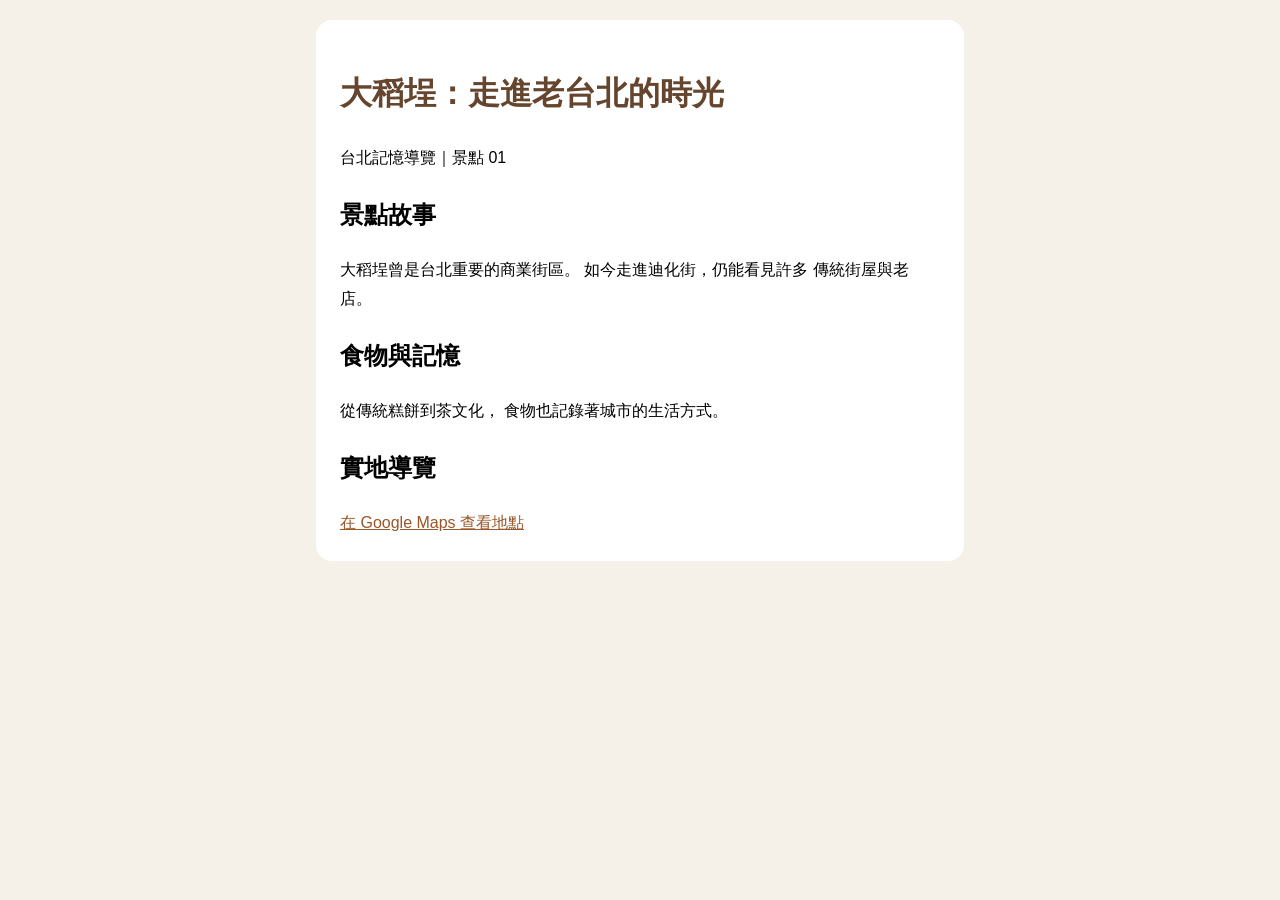
==== index.html @ d1a17208 "Rename taipei.html to index.html" ====
<!DOCTYPE html>
<html lang="zh-Hant">
<head>
    <meta charset="UTF-8">
    <meta name="viewport"
          content="width=device-width, initial-scale=1.0">
    <title>台北記憶導覽</title>
    <style>
        body {
            font-family: Arial, sans-serif;
            background: #f5f0e8;
            margin: 0;
            padding: 20px;
            line-height: 1.8;
        }
        .card {
            max-width: 600px;
            margin: auto;
            background: white;
            padding: 24px;
            border-radius: 16px;
        }
        h1 { color: #65452d; }
        a { color: #9a572a; }
    </style>
</head>
<body>
    <div class="card">
        <h1>大稻埕：走進老台北的時光</h1>
        <p>台北記憶導覽｜景點 01</p>

        <h2>景點故事</h2>
        <p>
            大稻埕曾是台北重要的商業街區。
            如今走進迪化街，仍能看見許多
            傳統街屋與老店。
        </p>

        <h2>食物與記憶</h2>
        <p>
            從傳統糕餅到茶文化，
            食物也記錄著城市的生活方式。
        </p>

        <h2>實地導覽</h2>
        <a href="https://www.google.com/maps/search/?api=1&query=台北迪化街">
            在 Google Maps 查看地點
        </a>
    </div>
</body>
</html>
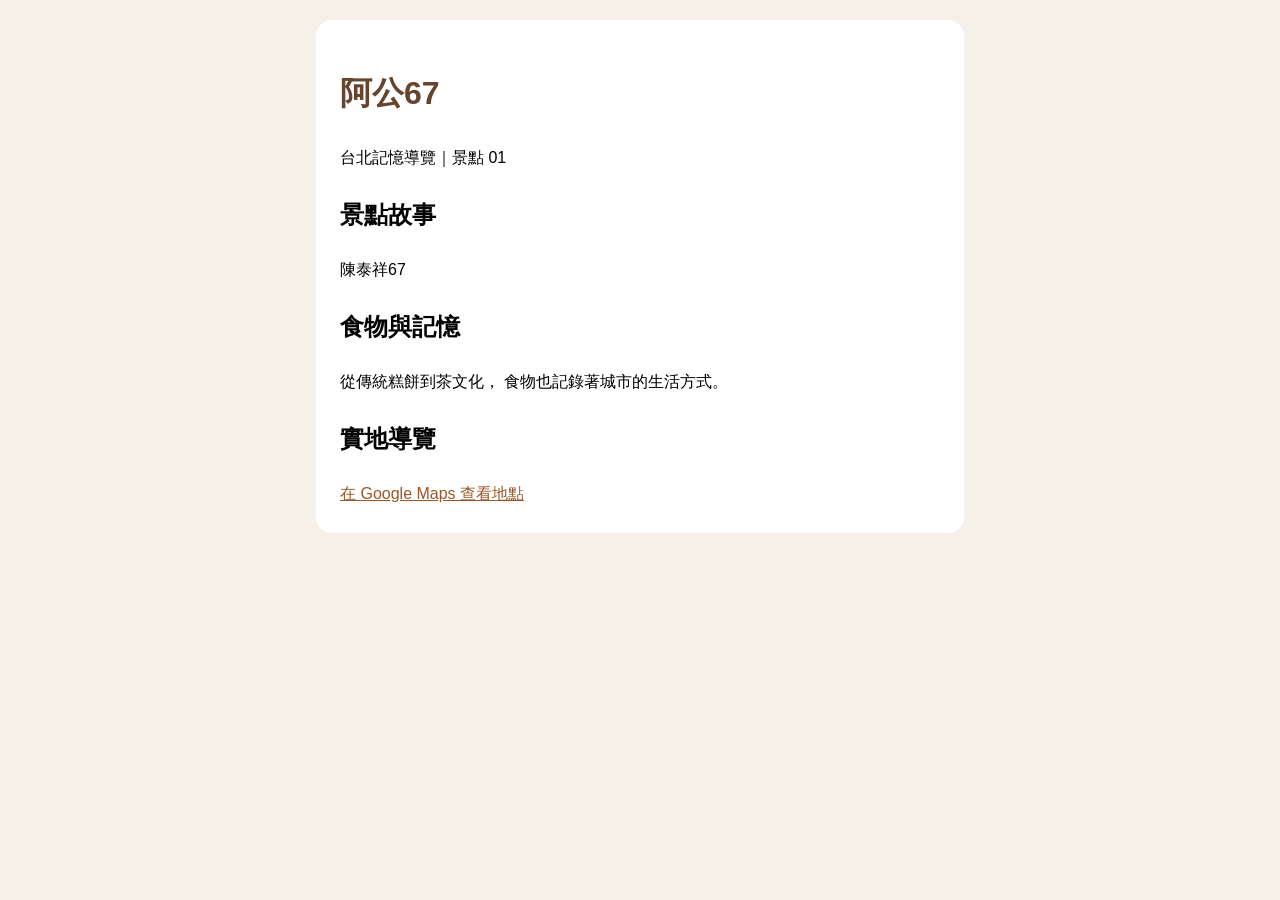
==== commit 777802a0: "Modify card content in index.html Updated the content of the card section to reflect new information" ====
--- a/index.html
+++ b/index.html
@@ -27,14 +27,12 @@
 </head>
 <body>
     <div class="card">
-        <h1>大稻埕：走進老台北的時光</h1>
+        <h1>阿公67</h1>
         <p>台北記憶導覽｜景點 01</p>
 
         <h2>景點故事</h2>
         <p>
-            大稻埕曾是台北重要的商業街區。
-            如今走進迪化街，仍能看見許多
-            傳統街屋與老店。
+            陳泰祥67
         </p>
 
         <h2>食物與記憶</h2>
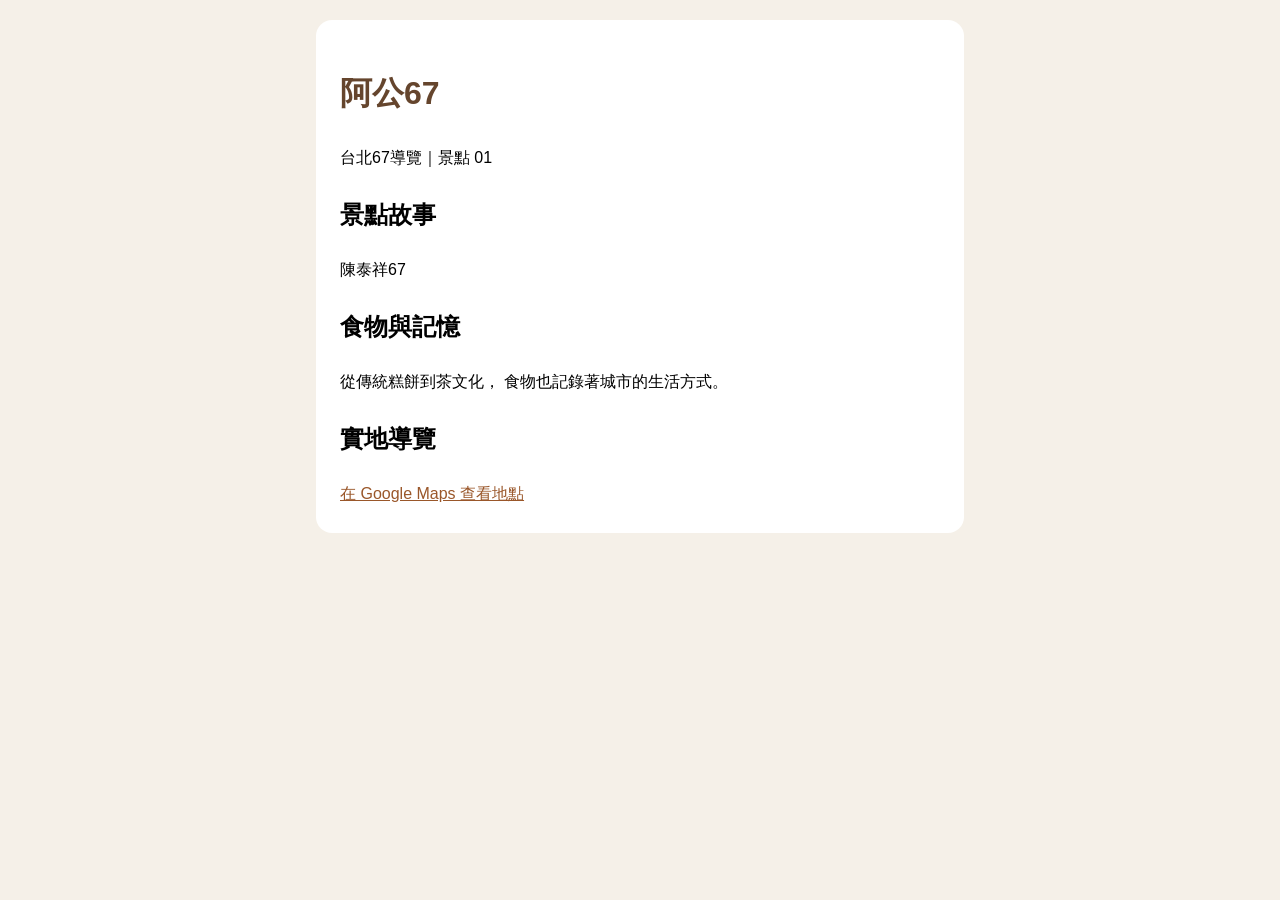
==== commit ccde10db: "Fix HTML formatting and content updates" ====
--- a/index.html
+++ b/index.html
@@ -28,7 +28,7 @@
 <body>
     <div class="card">
         <h1>阿公67</h1>
-        <p>台北記憶導覽｜景點 01</p>
+        <p>台北67導覽｜景點 01</p>
 
         <h2>景點故事</h2>
         <p>
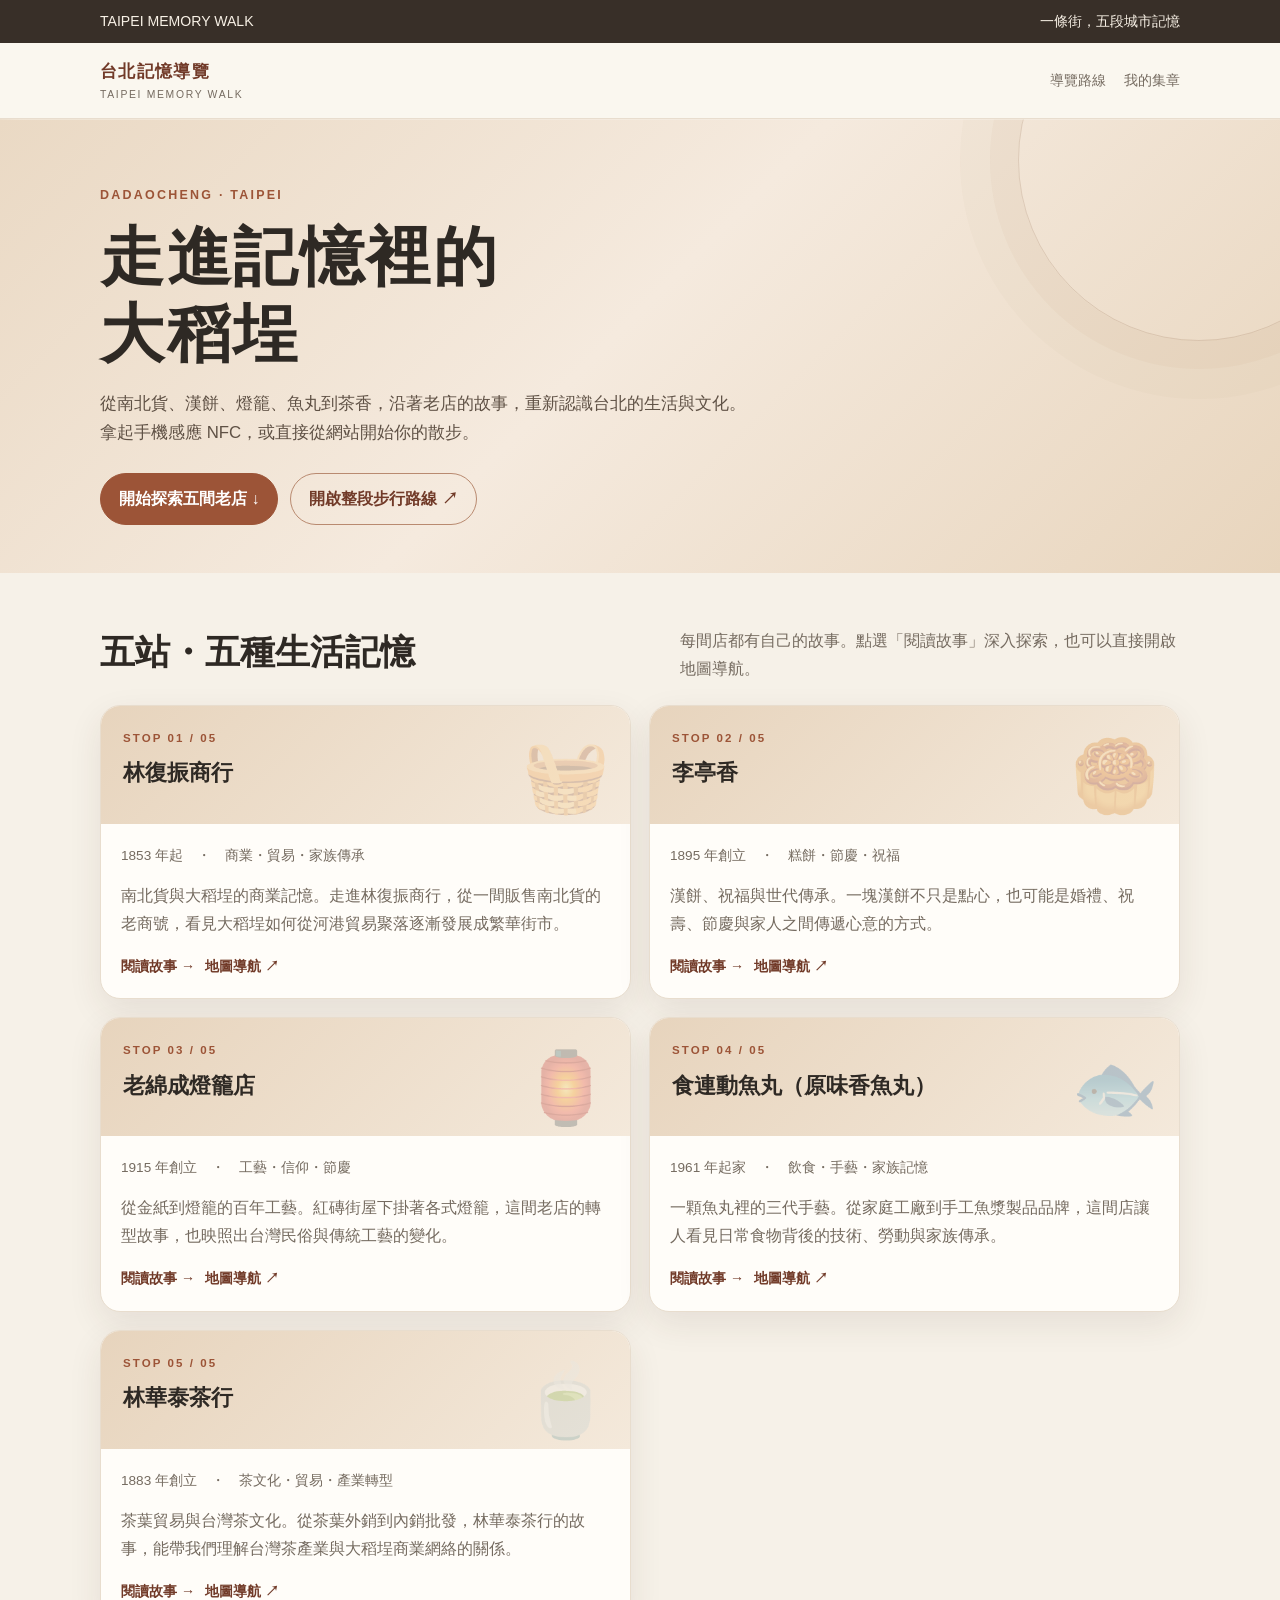
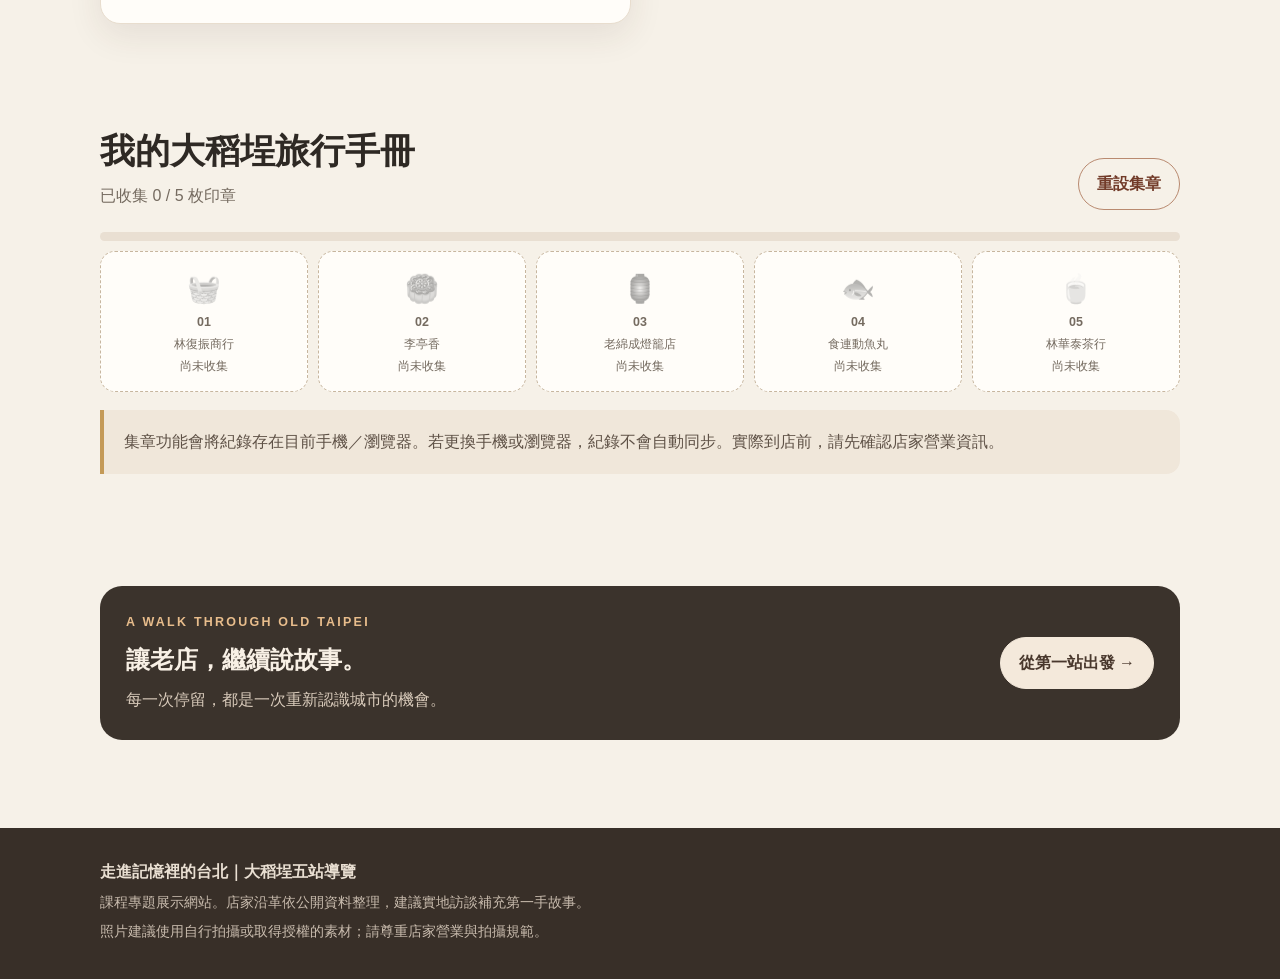
==== commit 1f951f94: "Add files via upload" ====
--- a/index.html
+++ b/index.html
@@ -1,50 +1,34 @@
-
-<!DOCTYPE html>
-<html lang="zh-Hant">
-<head>
-    <meta charset="UTF-8">
-    <meta name="viewport"
-          content="width=device-width, initial-scale=1.0">
-    <title>台北記憶導覽</title>
-    <style>
-        body {
-            font-family: Arial, sans-serif;
-            background: #f5f0e8;
-            margin: 0;
-            padding: 20px;
-            line-height: 1.8;
-        }
-        .card {
-            max-width: 600px;
-            margin: auto;
-            background: white;
-            padding: 24px;
-            border-radius: 16px;
-        }
-        h1 { color: #65452d; }
-        a { color: #9a572a; }
-    </style>
-</head>
-<body>
-    <div class="card">
-        <h1>阿公67</h1>
-        <p>台北67導覽｜景點 01</p>
-
-        <h2>景點故事</h2>
-        <p>
-            陳泰祥67
-        </p>
-
-        <h2>食物與記憶</h2>
-        <p>
-            從傳統糕餅到茶文化，
-            食物也記錄著城市的生活方式。
-        </p>
-
-        <h2>實地導覽</h2>
-        <a href="https://www.google.com/maps/search/?api=1&query=台北迪化街">
-            在 Google Maps 查看地點
-        </a>
-    </div>
-</body>
-</html>
+<!DOCTYPE html>
+<html lang="zh-Hant">
+<head>
+<meta charset="UTF-8">
+<meta name="viewport" content="width=device-width, initial-scale=1.0">
+<meta name="description" content="用手機走讀大稻埕五間老店，聽見台北的商業、飲食、工藝與茶文化記憶。">
+<title>走進記憶裡的台北｜大稻埕 NFC 智慧導覽</title>
+<link rel="stylesheet" href="assets/css/style.css">
+</head>
+<body data-page="home">
+<div class="topbar"><div class="container topbar-inner"><span>TAIPEI MEMORY WALK</span><span>一條街，五段城市記憶</span></div></div>
+<header><nav class="container nav"><a class="brand" href="index.html">台北記憶導覽<small>TAIPEI MEMORY WALK</small></a><div class="navlinks"><a href="#route">導覽路線</a><a href="#stamps">我的集章</a></div></nav></header>
+<main>
+<section class="hero"><div class="container">
+<div class="eyebrow">DADAOCHENG · TAIPEI</div>
+<h1>走進記憶裡的<br>大稻埕</h1>
+<p>從南北貨、漢餅、燈籠、魚丸到茶香，沿著老店的故事，重新認識台北的生活與文化。拿起手機感應 NFC，或直接從網站開始你的散步。</p>
+<div class="hero-actions"><a class="btn" href="#route">開始探索五間老店 ↓</a><a class="btn secondary" id="routeLink" href="#" target="_blank" rel="noopener">開啟整段步行路線 ↗</a></div>
+</div></section>
+<section class="section" id="route"><div class="container">
+<div class="section-head"><h2>五站・五種生活記憶</h2><p>每間店都有自己的故事。點選「閱讀故事」深入探索，也可以直接開啟地圖導航。</p></div>
+<div class="grid" id="shopGrid"></div>
+</div></section>
+<section class="section" id="stamps"><div class="container">
+<div class="section-head"><div><h2>我的大稻埕旅行手冊</h2><p id="stampCount">已收集 0 / 5 枚印章</p></div><button class="btn secondary" id="resetStamps" type="button">重設集章</button></div>
+<div class="progress-wrap"><div class="progress-bar" id="progressBar"></div></div>
+<div class="stamps" id="stampGrid"></div>
+<p class="note" style="margin-top:18px">集章功能會將紀錄存在目前手機／瀏覽器。若更換手機或瀏覽器，紀錄不會自動同步。實際到店前，請先確認店家營業資訊。</p>
+</div></section>
+<section class="section"><div class="container"><div class="route-box"><div><div class="eyebrow" style="color:#e8bd8c">A WALK THROUGH OLD TAIPEI</div><h2 style="margin:5px 0">讓老店，繼續說故事。</h2><p>每一次停留，都是一次重新認識城市的機會。</p></div><a class="btn" href="spot1.html">從第一站出發 →</a></div></div></section>
+</main>
+<footer><div class="container"><strong>走進記憶裡的台北｜大稻埕五站導覽</strong><p>課程專題展示網站。店家沿革依公開資料整理，建議實地訪談補充第一手故事。</p><p>照片建議使用自行拍攝或取得授權的素材；請尊重店家營業與拍攝規範。</p></div></footer>
+<script src="assets/js/app.js"></script>
+</body></html>
--- a/assets/css/style.css
+++ b/assets/css/style.css
@@ -0,0 +1,108 @@
+:root{
+  --ink:#2e2924; --muted:#756b60; --paper:#f6f1e8; --card:#fffdf9;
+  --rust:#9c5437; --rust-dark:#713a28; --gold:#c49a57; --line:#e8ddce;
+  --green:#536b55; --shadow:0 12px 34px rgba(62,43,28,.09);
+}
+*{box-sizing:border-box}
+html{scroll-behavior:smooth}
+body{margin:0;background:var(--paper);color:var(--ink);font-family:"Noto Sans TC","PingFang TC","Microsoft JhengHei",sans-serif;line-height:1.75}
+a{color:inherit}
+button{font:inherit}
+.container{width:min(1080px,calc(100% - 36px));margin:auto}
+.topbar{background:#382f28;color:#f8f1e6;font-size:.88rem}
+.topbar-inner{display:flex;justify-content:space-between;gap:16px;padding:9px 0}
+.topbar a{text-decoration:none;color:#f8f1e6}
+header{position:sticky;top:0;z-index:20;background:rgba(250,247,240,.94);backdrop-filter:blur(12px);border-bottom:1px solid var(--line)}
+.nav{display:flex;align-items:center;justify-content:space-between;gap:16px;padding:14px 0}
+.brand{text-decoration:none;font-weight:900;letter-spacing:.08em;color:var(--rust-dark);font-size:1.05rem}
+.brand small{display:block;color:var(--muted);font-size:.65rem;font-weight:500;letter-spacing:.16em}
+.navlinks{display:flex;gap:18px;align-items:center}
+.navlinks a{text-decoration:none;font-size:.9rem;color:var(--muted)}
+.navlinks a:hover,.text-link:hover{color:var(--rust);text-decoration:underline}
+.hero{padding:66px 0 48px;background:linear-gradient(135deg,#ead9c4 0%,#f5eade 48%,#e8d5bd 100%);position:relative;overflow:hidden}
+.hero:after{content:"";position:absolute;width:360px;height:360px;border:1px solid rgba(130,82,51,.18);border-radius:50%;right:-100px;top:-140px;box-shadow:0 0 0 28px rgba(130,82,51,.035),0 0 0 58px rgba(130,82,51,.025)}
+.eyebrow{font-size:.78rem;letter-spacing:.18em;text-transform:uppercase;color:var(--rust);font-weight:800}
+h1,h2,h3,p{margin-top:0}
+h1{font-size:clamp(2.1rem,5vw,4rem);line-height:1.2;letter-spacing:.04em;margin:12px 0 16px}
+.hero p{max-width:650px;color:#5f5145;font-size:1.05rem}
+.hero-actions{display:flex;flex-wrap:wrap;gap:12px;margin-top:26px}
+.btn{display:inline-flex;justify-content:center;align-items:center;gap:8px;padding:11px 18px;border-radius:999px;text-decoration:none;border:1px solid var(--rust);background:var(--rust);color:white;font-weight:700;cursor:pointer;transition:.2s}
+.btn:hover{background:var(--rust-dark);transform:translateY(-1px)}
+.btn.secondary{background:transparent;color:var(--rust-dark);border-color:#b98a70}
+.btn.light{background:#fffaf3;color:var(--rust-dark);border-color:var(--line)}
+.section{padding:48px 0}
+.section-head{display:flex;justify-content:space-between;align-items:end;gap:20px;margin-bottom:22px}
+.section-head h2{font-size:clamp(1.5rem,3vw,2.2rem);margin:0}
+.section-head p{margin:0;color:var(--muted);max-width:500px}
+.grid{display:grid;grid-template-columns:repeat(2,minmax(0,1fr));gap:18px}
+.shop-card{background:var(--card);border:1px solid var(--line);border-radius:20px;overflow:hidden;box-shadow:var(--shadow);display:flex;flex-direction:column}
+.shop-top{min-height:118px;padding:22px;background:linear-gradient(135deg,#e7d4bd,#f4e9db);position:relative}
+.shop-top:after{content:attr(data-symbol);position:absolute;right:20px;top:8px;font-size:4.4rem;opacity:.26}
+.shop-number{font-size:.72rem;letter-spacing:.18em;color:var(--rust);font-weight:900}
+.shop-top h3{font-size:1.35rem;margin:6px 0 0}
+.shop-body{padding:20px;display:flex;flex-direction:column;flex:1}
+.shop-body p{color:var(--muted);margin:0 0 16px}
+.meta{font-size:.85rem;color:var(--muted);margin-bottom:14px}
+.card-actions{display:flex;gap:10px;flex-wrap:wrap;margin-top:auto}
+.card-actions a{font-size:.88rem;text-decoration:none;color:var(--rust-dark);font-weight:800}
+.progress-wrap{background:#e9dfd2;border-radius:99px;height:9px;overflow:hidden;margin:10px 0}
+.progress-bar{height:100%;width:0;background:var(--green);transition:width .25s}
+.stamps{display:grid;grid-template-columns:repeat(5,1fr);gap:10px}
+.stamp{background:var(--card);border:1px dashed #c7b69f;border-radius:15px;padding:13px 6px;text-align:center;color:var(--muted);font-size:.78rem}
+.stamp .symbol{display:block;font-size:1.7rem;filter:grayscale(1);opacity:.45}
+.stamp.done{border:1px solid var(--gold);background:#fff8e9;color:var(--rust-dark)}
+.stamp.done .symbol{filter:none;opacity:1}
+.note{padding:18px 20px;background:#f0e7da;border-left:4px solid var(--gold);border-radius:0 14px 14px 0;color:#5e5146}
+.route-box{background:#3b332c;color:#f8f0e5;border-radius:22px;padding:26px;display:flex;justify-content:space-between;align-items:center;gap:20px}
+.route-box p{color:#d9cbbb;margin:5px 0 0}
+.route-box .btn{background:#f4e9db;color:#49382d;border-color:#f4e9db;white-space:nowrap}
+.page-hero{padding:42px 0 34px;background:linear-gradient(135deg,#ead9c4,#f7efe4)}
+.breadcrumb{font-size:.85rem;color:var(--muted);margin-bottom:16px}
+.breadcrumb a{text-decoration:none}
+.page-title-row{display:flex;justify-content:space-between;align-items:end;gap:20px}
+.page-title-row h1{font-size:clamp(2rem,4vw,3.2rem);margin:8px 0}
+.page-number{font-family:Georgia,serif;font-size:4rem;color:rgba(156,84,55,.35);font-weight:bold;line-height:1}
+.detail-layout{display:grid;grid-template-columns:minmax(0,1.5fr) minmax(250px,.8fr);gap:22px;align-items:start}
+.panel{background:var(--card);border:1px solid var(--line);border-radius:18px;padding:24px;box-shadow:var(--shadow);margin-bottom:18px}
+.panel h2{font-size:1.25rem;margin-bottom:12px}
+.panel p:last-child{margin-bottom:0}
+.story{font-size:1.02rem}
+.sidebar .panel{position:sticky;top:92px}
+.info-row{padding:10px 0;border-bottom:1px solid var(--line)}
+.info-row:last-child{border-bottom:0}
+.info-label{display:block;color:var(--muted);font-size:.76rem}
+.info-value{font-weight:700}
+.question{font-family:Georgia,"Noto Serif TC",serif;font-size:1.18rem;color:var(--rust-dark)}
+.page-nav{display:grid;grid-template-columns:1fr 1fr;gap:12px;margin-top:22px}
+.page-nav a{padding:16px;background:var(--card);border:1px solid var(--line);border-radius:15px;text-decoration:none}
+.page-nav small{display:block;color:var(--muted)}
+.page-nav strong{display:block;color:var(--rust-dark)}
+.sources{font-size:.82rem;color:var(--muted)}
+.sources a{color:var(--rust-dark);margin-right:12px}
+footer{margin-top:40px;background:#382f28;color:#e9dfd2;padding:30px 0}
+footer p{margin:5px 0;color:#c9bcae;font-size:.86rem}
+footer a{color:#f4d8b7}
+.mobile-menu{display:none}
+@media(max-width:700px){
+ .container{width:min(100% - 26px,600px)}
+ .topbar-inner{font-size:.75rem}
+ .nav{padding:11px 0}
+ .navlinks{gap:10px}
+ .navlinks a{font-size:.78rem}
+ .hero{padding:48px 0 38px}
+ .grid{grid-template-columns:1fr}
+ .section{padding:36px 0}
+ .section-head{display:block}
+ .section-head p{margin-top:8px}
+ .stamps{gap:6px}
+ .stamp{font-size:.68rem;padding:10px 3px}
+ .stamp .symbol{font-size:1.35rem}
+ .route-box{display:block;padding:22px}
+ .route-box .btn{margin-top:18px}
+ .detail-layout{grid-template-columns:1fr}
+ .sidebar .panel{position:static}
+ .page-title-row{align-items:start}
+ .page-number{font-size:3rem}
+ .panel{padding:19px}
+ .page-nav{grid-template-columns:1fr}
+}
